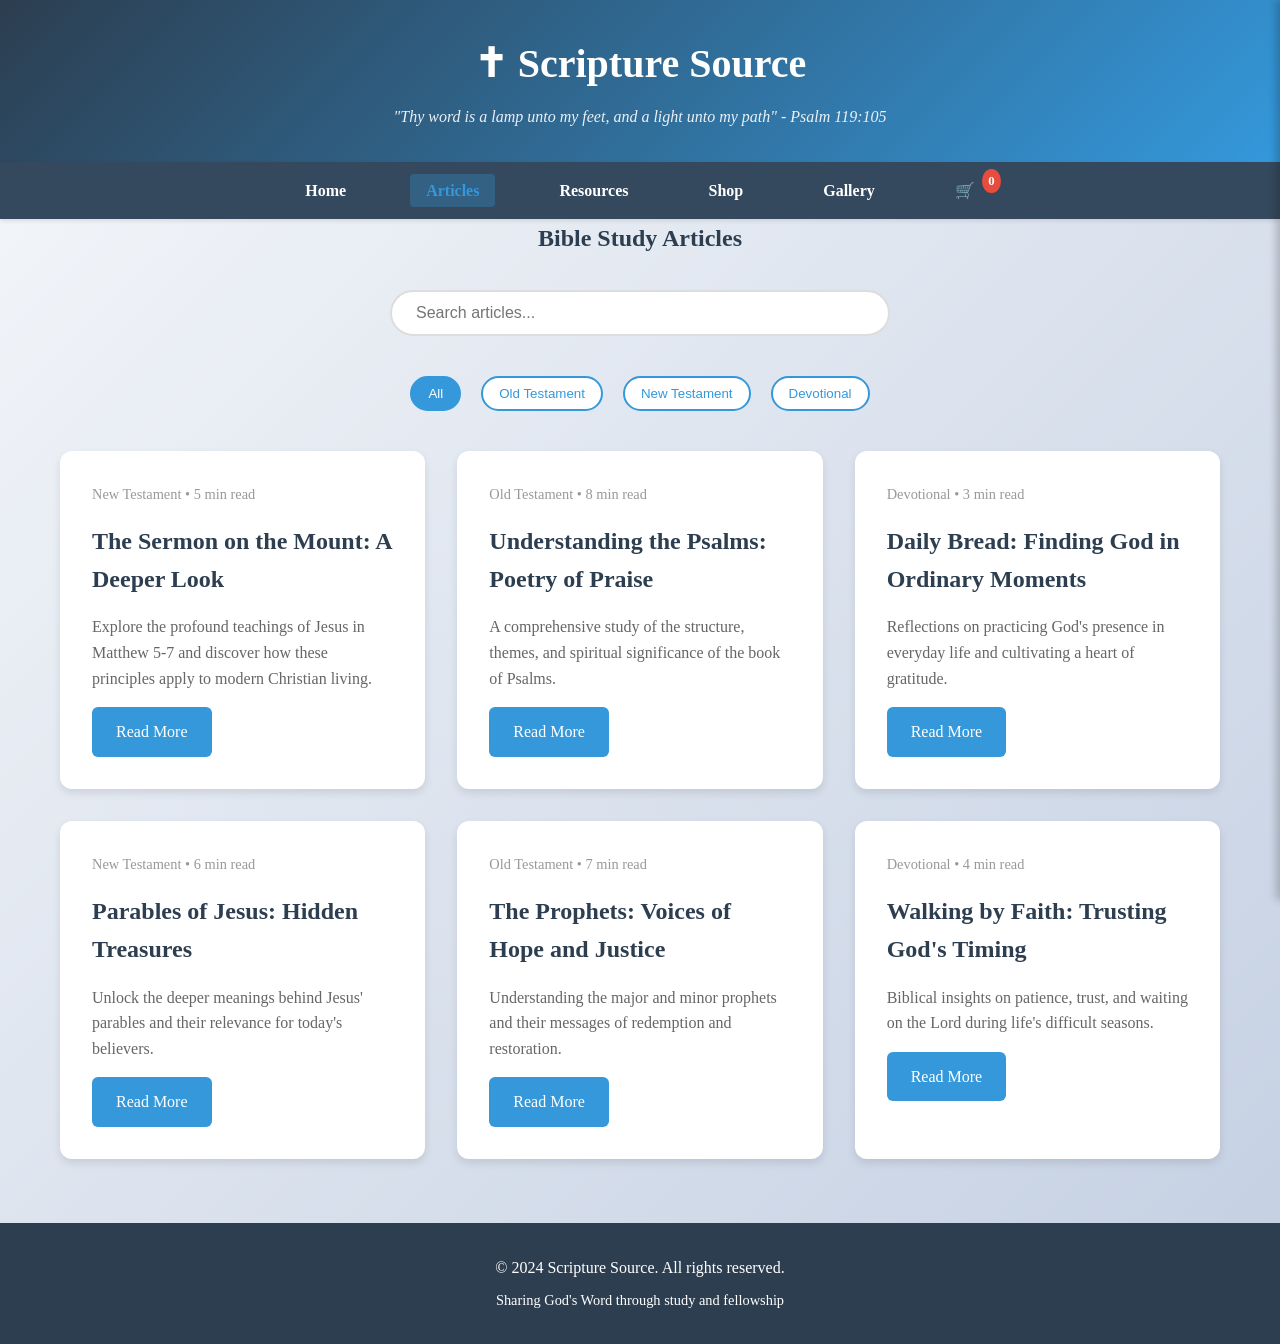
==== articles.html @ 423eed10 "Add files via upload" ====
<!DOCTYPE html>
<html lang="en">
<head>
    <meta charset="UTF-8">
    <meta name="viewport" content="width=device-width, initial-scale=1.0">
    <meta name="description" content="Bible study articles covering Old Testament, New Testament, and devotional topics.">
    <title>Articles - Scripture Source</title>
    <link rel="stylesheet" href="css/style.css">
</head>
<body>
    <header>
        <div class="container">
            <h1>✝ Scripture Source</h1>
            <p class="tagline">"Thy word is a lamp unto my feet, and a light unto my path" - Psalm 119:105</p>
        </div>
    </header>

    <nav>
        <div class="container">
            <ul>
                <li><a href="index.html">Home</a></li>
                <li><a href="articles.html" class="active">Articles</a></li>
                <li><a href="resources.html">Resources</a></li>
                <li><a href="shop.html">Shop</a></li>
                <li><a href="gallery.html">Gallery</a></li>
                <li><a href="#" onclick="toggleCart()" style="position: relative;">
                    🛒 <span id="cartCount">0</span>
                </a></li>
            </ul>
        </div>
    </nav>

    <!-- Shopping Cart Sidebar (same as index.html) -->
    <div class="cart-overlay" id="cartOverlay" onclick="toggleCart()"></div>
    <div class="cart-sidebar" id="cartSidebar">
        <div class="cart-header">
            <h2>Shopping Cart</h2>
            <button class="cart-close" onclick="toggleCart()">✕</button>
        </div>
        <div class="cart-items" id="cartItemsContainer">
            <div class="cart-empty" id="cartEmpty">
                <p style="font-size: 3rem; margin-bottom: 1rem;">🛒</p>
                <p>Your cart is empty</p>
            </div>
        </div>
        <div class="cart-footer" id="cartFooter" style="display: none;">
            <div class="cart-total">
                <span>Total:</span>
                <span id="cartTotal">$0.00</span>
            </div>
            <button class="btn" style="width: 100%; padding: 1rem; font-size: 1.1rem;" onclick="checkout()">Proceed to Checkout</button>
        </div>
    </div>

    <main class="container">
        <h2 style="text-align: center; color: #2c3e50; margin-bottom: 1rem;">Bible Study Articles</h2>
        
        <div class="search-bar">
            <input type="text" id="articleSearch" placeholder="Search articles..." onkeyup="filterArticles()">
        </div>

        <div class="category-filter">
            <button class="category-btn active" onclick="filterByCategory('all')">All</button>
            <button class="category-btn" onclick="filterByCategory('Old Testament')">Old Testament</button>
            <button class="category-btn" onclick="filterByCategory('New Testament')">New Testament</button>
            <button class="category-btn" onclick="filterByCategory('Devotional')">Devotional</button>
        </div>

        <div class="card-grid" id="articlesContainer">
            <div class="card article-card" data-category="New Testament">
                <div class="meta">New Testament • 5 min read</div>
                <h3>The Sermon on the Mount: A Deeper Look</h3>
                <p>Explore the profound teachings of Jesus in Matthew 5-7 and discover how these principles apply to modern Christian living.</p>
                <a href="#" class="btn">Read More</a>
            </div>
            <div class="card article-card" data-category="Old Testament">
                <div class="meta">Old Testament • 8 min read</div>
                <h3>Understanding the Psalms: Poetry of Praise</h3>
                <p>A comprehensive study of the structure, themes, and spiritual significance of the book of Psalms.</p>
                <a href="#" class="btn">Read More</a>
            </div>
            <div class="card article-card" data-category="Devotional">
                <div class="meta">Devotional • 3 min read</div>
                <h3>Daily Bread: Finding God in Ordinary Moments</h3>
                <p>Reflections on practicing God's presence in everyday life and cultivating a heart of gratitude.</p>
                <a href="#" class="btn">Read More</a>
            </div>
            <div class="card article-card" data-category="New Testament">
                <div class="meta">New Testament • 6 min read</div>
                <h3>Parables of Jesus: Hidden Treasures</h3>
                <p>Unlock the deeper meanings behind Jesus' parables and their relevance for today's believers.</p>
                <a href="#" class="btn">Read More</a>
            </div>
            <div class="card article-card" data-category="Old Testament">
                <div class="meta">Old Testament • 7 min read</div>
                <h3>The Prophets: Voices of Hope and Justice</h3>
                <p>Understanding the major and minor prophets and their messages of redemption and restoration.</p>
                <a href="#" class="btn">Read More</a>
            </div>
            <div class="card article-card" data-category="Devotional">
                <div class="meta">Devotional • 4 min read</div>
                <h3>Walking by Faith: Trusting God's Timing</h3>
                <p>Biblical insights on patience, trust, and waiting on the Lord during life's difficult seasons.</p>
                <a href="#" class="btn">Read More</a>
            </div>
        </div>
    </main>

    <footer>
        <div class="container">
            <p>&copy; 2024 Scripture Source. All rights reserved.</p>
            <p style="margin-top: 0.5rem; font-size: 0.9rem;">Sharing God's Word through study and fellowship</p>
        </div>
    </footer>

    <script src="js/script.js"></script>
</body>
</html>
---- css/style.css ----
/* CSS FILE - style.css */
/* Save this as: css/style.css */

* {
    margin: 0;
    padding: 0;
    box-sizing: border-box;
}

body {
    font-family: 'Georgia', serif;
    line-height: 1.6;
    color: #333;
    background: linear-gradient(135deg, #f5f7fa 0%, #c3cfe2 100%);
}

.container {
    max-width: 1200px;
    margin: 0 auto;
    padding: 0 20px;
}

/* Header */
header {
    background: linear-gradient(135deg, #2c3e50 0%, #3498db 100%);
    color: white;
    padding: 2rem 0;
    box-shadow: 0 4px 6px rgba(0,0,0,0.1);
}

h1 {
    font-size: 2.5rem;
    margin-bottom: 0.5rem;
    text-align: center;
}

.tagline {
    text-align: center;
    font-style: italic;
    opacity: 0.9;
}

/* Navigation */
nav {
    background: #34495e;
    padding: 1rem 0;
    position: sticky;
    top: 0;
    z-index: 100;
    box-shadow: 0 2px 4px rgba(0,0,0,0.1);
}

nav ul {
    list-style: none;
    display: flex;
    justify-content: center;
    flex-wrap: wrap;
}

nav li {
    margin: 0 1.5rem;
}

nav a {
    color: white;
    text-decoration: none;
    font-weight: 600;
    transition: all 0.3s;
    padding: 0.5rem 1rem;
    border-radius: 4px;
}

nav a:hover, nav a.active {
    background: rgba(52, 152, 219, 0.3);
    color: #3498db;
}

#cartCount {
    background: #e74c3c;
    color: white;
    border-radius: 50%;
    padding: 2px 6px;
    font-size: 0.8rem;
    position: absolute;
    top: -5px;
    right: -10px;
}

/* Main Content */
main {
    min-height: calc(100vh - 300px);
    padding: 3rem 0;
}

/* Hero Section */
.hero {
    text-align: center;
    padding: 3rem 0;
    background: white;
    border-radius: 12px;
    box-shadow: 0 8px 16px rgba(0,0,0,0.1);
    margin-bottom: 2rem;
}

.hero h2 {
    font-size: 2rem;
    color: #2c3e50;
    margin-bottom: 1rem;
}

.hero p {
    font-size: 1.2rem;
    color: #555;
    max-width: 700px;
    margin: 0 auto;
}

/* Card Grid */
.card-grid {
    display: grid;
    grid-template-columns: repeat(auto-fill, minmax(300px, 1fr));
    gap: 2rem;
    margin-top: 2rem;
}

.card {
    background: white;
    padding: 2rem;
    border-radius: 12px;
    box-shadow: 0 4px 8px rgba(0,0,0,0.1);
    transition: transform 0.3s, box-shadow 0.3s;
}

.card:hover {
    transform: translateY(-5px);
    box-shadow: 0 8px 16px rgba(0,0,0,0.2);
}

.card h3 {
    color: #2c3e50;
    margin-bottom: 1rem;
    font-size: 1.5rem;
}

.card p {
    color: #666;
    margin-bottom: 1rem;
}

.card .meta {
    font-size: 0.9rem;
    color: #999;
    margin-bottom: 1rem;
}

/* Buttons */
.btn {
    display: inline-block;
    padding: 0.75rem 1.5rem;
    background: #3498db;
    color: white;
    text-decoration: none;
    border-radius: 6px;
    transition: background 0.3s;
    border: none;
    cursor: pointer;
    font-size: 1rem;
}

.btn:hover {
    background: #2980b9;
}

/* Search Bar */
.search-bar {
    margin: 2rem 0;
    text-align: center;
}

.search-bar input {
    padding: 0.75rem 1.5rem;
    width: 100%;
    max-width: 500px;
    border: 2px solid #ddd;
    border-radius: 50px;
    font-size: 1rem;
    transition: border-color 0.3s;
}

.search-bar input:focus {
    outline: none;
    border-color: #3498db;
}

/* Category Filter */
.category-filter {
    text-align: center;
    margin: 2rem 0;
}

.category-btn {
    padding: 0.5rem 1rem;
    margin: 0.5rem;
    background: white;
    border: 2px solid #3498db;
    color: #3498db;
    border-radius: 20px;
    cursor: pointer;
    transition: all 0.3s;
}

.category-btn:hover, .category-btn.active {
    background: #3498db;
    color: white;
}

/* Resource Items */
.resource-item {
    background: white;
    padding: 1.5rem;
    margin-bottom: 1rem;
    border-radius: 8px;
    box-shadow: 0 2px 4px rgba(0,0,0,0.1);
    display: flex;
    justify-content: space-between;
    align-items: center;
    flex-wrap: wrap;
}

.resource-info h3 {
    color: #2c3e50;
    margin-bottom: 0.5rem;
}

.resource-info p {
    color: #666;
    font-size: 0.9rem;
}

/* Gallery */
.gallery-grid {
    display: grid;
    grid-template-columns: repeat(auto-fill, minmax(250px, 1fr));
    gap: 1.5rem;
    margin-top: 2rem;
}

.gallery-item {
    background: white;
    border-radius: 12px;
    overflow: hidden;
    box-shadow: 0 4px 8px rgba(0,0,0,0.1);
    transition: transform 0.3s;
}

.gallery-item:hover {
    transform: scale(1.05);
}

.gallery-img {
    width: 100%;
    height: 200px;
    background: linear-gradient(135deg, #667eea 0%, #764ba2 100%);
    display: flex;
    align-items: center;
    justify-content: center;
    color: white;
    font-size: 3rem;
}

.gallery-caption {
    padding: 1rem;
    text-align: center;
}

/* Shopping Cart Sidebar */
.cart-sidebar {
    position: fixed;
    top: 0;
    right: -400px;
    width: 400px;
    height: 100vh;
    background: white;
    box-shadow: -4px 0 8px rgba(0,0,0,0.2);
    transition: right 0.3s;
    z-index: 1000;
    overflow-y: auto;
}

.cart-sidebar.open {
    right: 0;
}

.cart-overlay {
    position: fixed;
    top: 0;
    left: 0;
    width: 100%;
    height: 100%;
    background: rgba(0,0,0,0.5);
    display: none;
    z-index: 999;
}

.cart-overlay.active {
    display: block;
}

.cart-header {
    background: #2c3e50;
    color: white;
    padding: 1.5rem;
    display: flex;
    justify-content: space-between;
    align-items: center;
}

.cart-close {
    background: none;
    border: none;
    color: white;
    font-size: 1.5rem;
    cursor: pointer;
}

.cart-items {
    padding: 1rem;
}

.cart-item {
    border-bottom: 1px solid #eee;
    padding: 1rem 0;
    display: flex;
    justify-content: space-between;
    align-items: center;
}

.cart-item-info h4 {
    color: #2c3e50;
    margin-bottom: 0.5rem;
}

.cart-item-price {
    font-weight: bold;
    color: #27ae60;
}

.cart-item-remove {
    background: #e74c3c;
    color: white;
    border: none;
    padding: 0.5rem 1rem;
    border-radius: 4px;
    cursor: pointer;
    font-size: 0.9rem;
}

.cart-footer {
    position: sticky;
    bottom: 0;
    background: white;
    padding: 1.5rem;
    border-top: 2px solid #eee;
}

.cart-total {
    display: flex;
    justify-content: space-between;
    font-size: 1.3rem;
    font-weight: bold;
    margin-bottom: 1rem;
}

.cart-empty {
    text-align: center;
    padding: 3rem 1rem;
    color: #999;
}

/* Share Section */
.share-section {
    background: rgba(255,255,255,0.1);
    padding: 2rem;
    border-radius: 12px;
    margin-bottom: 2rem;
}

/* Social Media Buttons */
.social-btn, .share-btn {
    color: white;
    padding: 0.75rem 1.5rem;
    border-radius: 8px;
    text-decoration: none;
    display: flex;
    align-items: center;
    gap: 0.5rem;
    transition: transform 0.3s;
    border: none;
    cursor: pointer;
    font-size: 1rem;
}

.social-btn:hover, .share-btn:hover {
    transform: scale(1.1);
}

.social-facebook { background: #1877f2; }
.social-twitter { background: #1da1f2; }
.social-instagram { background: linear-gradient(45deg, #f09433 0%, #e6683c 25%, #dc2743 50%, #cc2366 75%, #bc1888 100%); }
.social-youtube { background: #ff0000; }
.social-pinterest { background: #e60023; }

.share-facebook { background: #1877f2; }
.share-twitter { background: #1da1f2; }
.share-whatsapp { background: #25d366; }
.share-email { background: #ea4335; }
.share-copy { background: #6c757d; }

/* Footer */
footer {
    background: #2c3e50;
    color: white;
    text-align: center;
    padding: 2rem 0;
    margin-top: 4rem;
}

/* Responsive Design */
@media (max-width: 768px) {
    h1 { font-size: 2rem; }
    nav li { margin: 0.5rem; }
    .card-grid { grid-template-columns: 1fr; }
    .cart-sidebar { 
        width: 100%; 
        right: -100%; 
    }
    .social-btn, .share-btn {
        font-size: 0.9rem;
        padding: 0.6rem 1rem;
    }
}
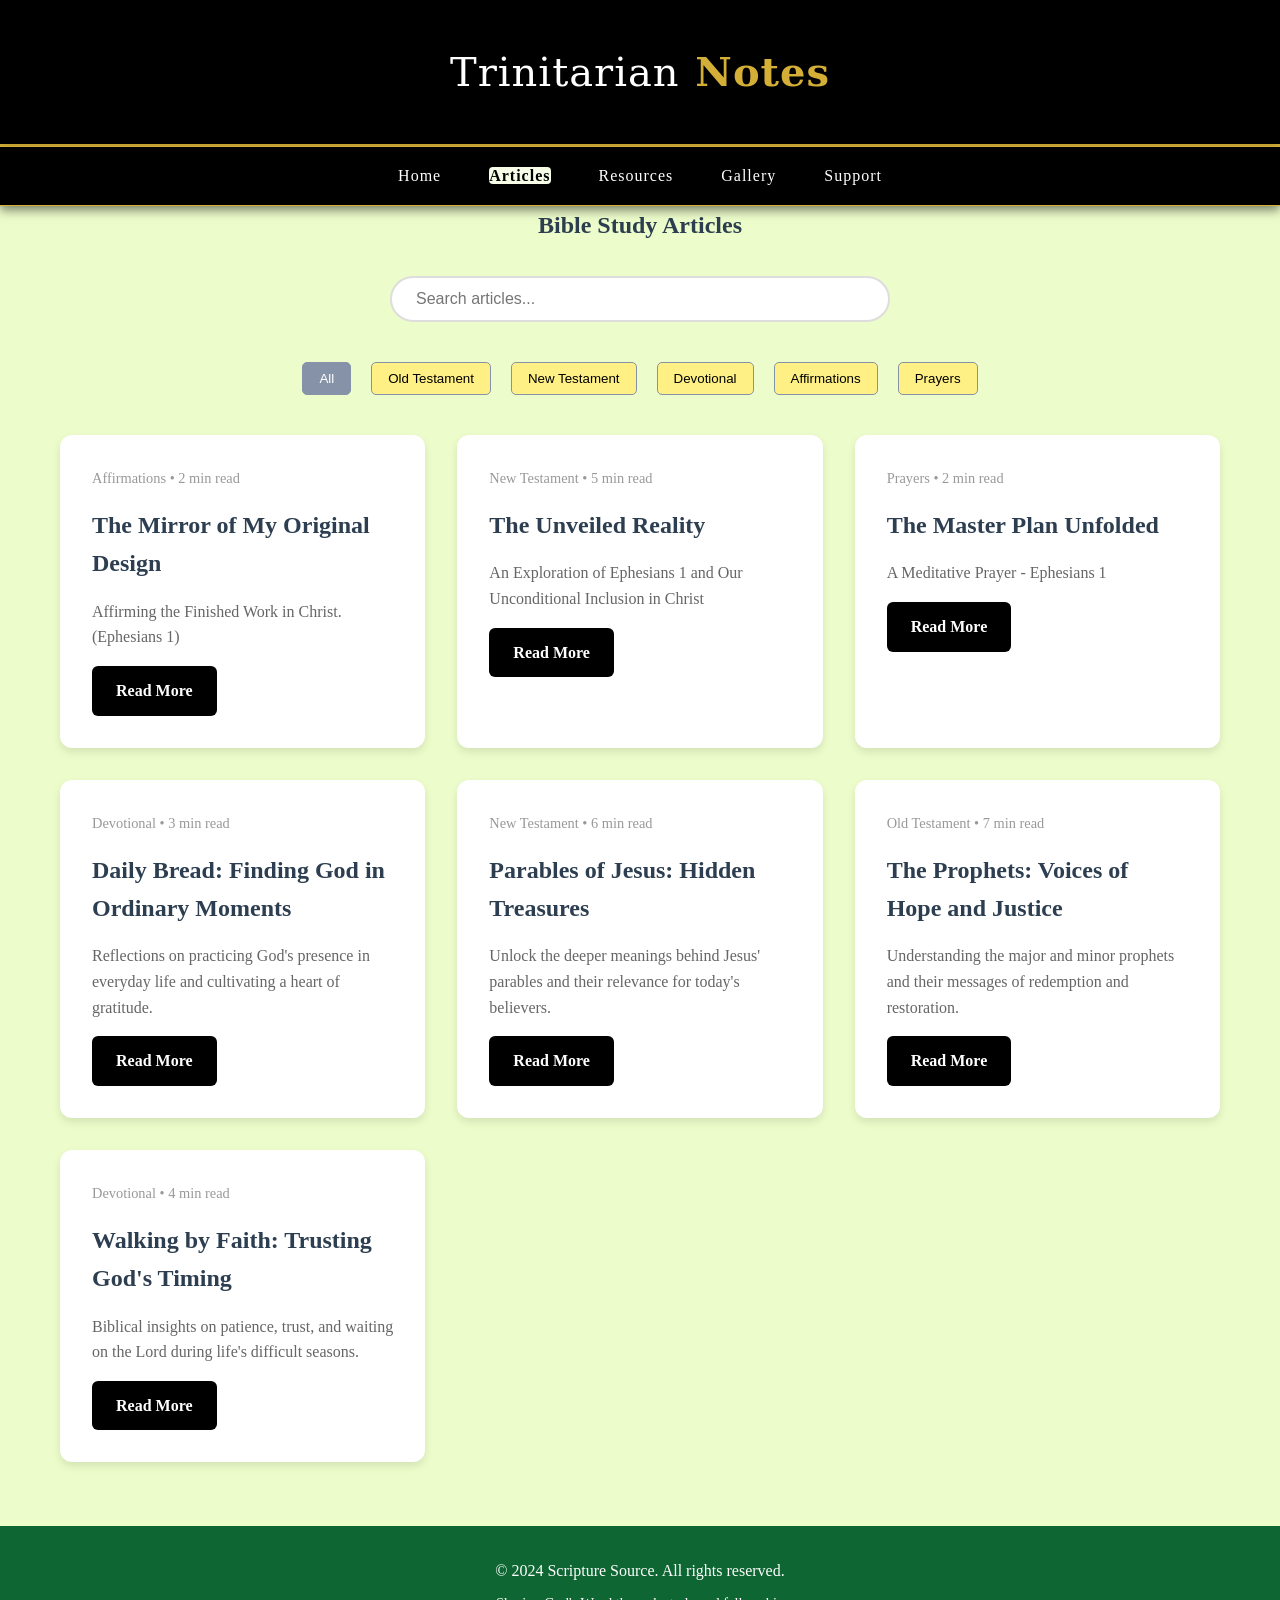
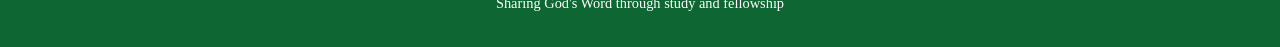
==== commit 4257c1fd: "Update articles.html" ====
--- a/articles.html
+++ b/articles.html
@@ -3,17 +3,21 @@
 <head>
     <meta charset="UTF-8">
     <meta name="viewport" content="width=device-width, initial-scale=1.0">
-    <meta name="description" content="Bible study articles covering Old Testament, New Testament, and devotional topics.">
-    <title>Articles - Scripture Source</title>
+    <meta name="description" content="Trinitarian Notes - Your source for biblical truth. Bible study articles, e-books, and resources.">
+    <meta name="keywords" content="Bible study, Christian resources, devotional, scripture, e-books">
+    <title>Trinitarian Notes - Your Source for Biblical Truth</title>
+    <link href="https://fonts.googleapis.com/css2?family=Playfair+Display:wght@400;700&display=swap" rel="stylesheet">
     <link rel="stylesheet" href="css/style.css">
 </head>
 <body>
     <header>
-        <div class="container">
-            <h1>✝ Scripture Source</h1>
-            <p class="tagline">"Thy word is a lamp unto my feet, and a light unto my path" - Psalm 119:105</p>
-        </div>
-    </header>
+        
+    <div class="logo-container">
+        <span class="logo-main">Trinitarian </span><span class="logo-accent">Notes</span>
+    </div>
+</header>
+    
+
 
     <nav>
         <div class="container">
@@ -21,36 +25,16 @@
                 <li><a href="index.html">Home</a></li>
                 <li><a href="articles.html" class="active">Articles</a></li>
                 <li><a href="resources.html">Resources</a></li>
-                <li><a href="shop.html">Shop</a></li>
+                
                 <li><a href="gallery.html">Gallery</a></li>
-                <li><a href="#" onclick="toggleCart()" style="position: relative;">
-                    🛒 <span id="cartCount">0</span>
-                </a></li>
+                <li><a href="donate.html">Support</a></li>
+
+            
             </ul>
         </div>
     </nav>
 
-    <!-- Shopping Cart Sidebar (same as index.html) -->
-    <div class="cart-overlay" id="cartOverlay" onclick="toggleCart()"></div>
-    <div class="cart-sidebar" id="cartSidebar">
-        <div class="cart-header">
-            <h2>Shopping Cart</h2>
-            <button class="cart-close" onclick="toggleCart()">✕</button>
-        </div>
-        <div class="cart-items" id="cartItemsContainer">
-            <div class="cart-empty" id="cartEmpty">
-                <p style="font-size: 3rem; margin-bottom: 1rem;">🛒</p>
-                <p>Your cart is empty</p>
-            </div>
-        </div>
-        <div class="cart-footer" id="cartFooter" style="display: none;">
-            <div class="cart-total">
-                <span>Total:</span>
-                <span id="cartTotal">$0.00</span>
-            </div>
-            <button class="btn" style="width: 100%; padding: 1rem; font-size: 1.1rem;" onclick="checkout()">Proceed to Checkout</button>
-        </div>
-    </div>
+    
 
     <main class="container">
         <h2 style="text-align: center; color: #2c3e50; margin-bottom: 1rem;">Bible Study Articles</h2>
@@ -64,20 +48,28 @@
             <button class="category-btn" onclick="filterByCategory('Old Testament')">Old Testament</button>
             <button class="category-btn" onclick="filterByCategory('New Testament')">New Testament</button>
             <button class="category-btn" onclick="filterByCategory('Devotional')">Devotional</button>
+            <button class="category-btn" onclick="filterByCategory('Affirmations')">Affirmations</button>
+            <button class="category-btn" onclick="filterByCategory('Prayers')">Prayers</button>
         </div>
 
         <div class="card-grid" id="articlesContainer">
+            <div class="card article-card" data-category="Affirmations">
+                <div class="meta">Affirmations • 2 min read</div>
+                <h3>The Mirror of My Original Design</h3>
+                <p>Affirming the Finished Work in Christ.(Ephesians 1)</p>
+               <a href="my-original-design-affirmations.html" class="btn">Read More</a>
+            </div>
             <div class="card article-card" data-category="New Testament">
                 <div class="meta">New Testament • 5 min read</div>
-                <h3>The Sermon on the Mount: A Deeper Look</h3>
-                <p>Explore the profound teachings of Jesus in Matthew 5-7 and discover how these principles apply to modern Christian living.</p>
-                <a href="#" class="btn">Read More</a>
+                <h3>The Unveiled Reality</h3>
+                <p>An Exploration of Ephesians 1 and Our Unconditional Inclusion in Christ</p>
+               <a href="unveiled-reality.html" class="btn">Read More</a>
             </div>
-            <div class="card article-card" data-category="Old Testament">
-                <div class="meta">Old Testament • 8 min read</div>
-                <h3>Understanding the Psalms: Poetry of Praise</h3>
-                <p>A comprehensive study of the structure, themes, and spiritual significance of the book of Psalms.</p>
-                <a href="#" class="btn">Read More</a>
+            <div class="card article-card" data-category="Prayers">
+                <div class="meta">Prayers • 2 min read</div>
+                <h3>The Master Plan Unfolded</h3>
+                <p>A Meditative Prayer - Ephesians 1</p>
+                <a href="Master-Plan-Unfolded-prayer.html" class="btn">Read More</a>
             </div>
             <div class="card article-card" data-category="Devotional">
                 <div class="meta">Devotional • 3 min read</div>
@@ -115,4 +107,4 @@
 
     <script src="js/script.js"></script>
 </body>
-</html>+</html>
--- a/css/style.css
+++ b/css/style.css
@@ -1,3 +1,4 @@
+/* CSS FILE - style.css */
 /* CSS FILE - style.css */
 /* Save this as: css/style.css */
 
@@ -10,8 +11,8 @@
 body {
     font-family: 'Georgia', serif;
     line-height: 1.6;
-    color: #333;
-    background: linear-gradient(135deg, #f5f7fa 0%, #c3cfe2 100%);
+  color: #333333;
+    background-color: #ECFCCA;
 }
 
 .container {
@@ -22,32 +23,51 @@
 
 /* Header */
 header {
-    background: linear-gradient(135deg, #2c3e50 0%, #3498db 100%);
-    color: white;
-    padding: 2rem 0;
-    box-shadow: 0 4px 6px rgba(0,0,0,0.1);
-}
-
-h1 {
+    background: #000000; /* Solid Black */
+    padding: 2.5rem 0;
+    text-align: center;
+    border-bottom: 2px solid #D4AF37; /* The Gold Line */
+}
+
+.logo-container {
+    font-family: 'serif'; /* Or 'Playfair Display' if you use Google Fonts */
     font-size: 2.5rem;
-    margin-bottom: 0.5rem;
-    text-align: center;
-}
-
-.tagline {
-    text-align: center;
-    font-style: italic;
-    opacity: 0.9;
+    letter-spacing: 1px;
+}
+
+.logo-main {
+    color: #ffffff;      /* Pure White */
+    font-weight: 300;    /* Light/Thin for an elegant look */
+}
+
+.logo-accent {
+    color: #D4AF37;      /* Gold */
+    font-weight: 700;    /* Bold to make the 'Notes' pop */
+    margin-left: 2px;
 }
 
 /* Navigation */
 nav {
-    background: #34495e;
+    background: #000000;
     padding: 1rem 0;
     position: sticky;
     top: 0;
     z-index: 100;
-    box-shadow: 0 2px 4px rgba(0,0,0,0.1);
+    /* This gold line creates the separation from the black header */
+    border-top: 1px solid #D4AF37; 
+    border-bottom: 1px solid #D4AF37;
+    box-shadow: 0 4px 10px rgba(0,0,0,0.5);
+}
+
+nav a {
+    color: #ffffff; /* Crisp white text */
+   text-decoration: none;
+    letter-spacing: 1px;
+    transition: 0.3s;
+}
+
+nav a:hover {
+    color: #D4AF37; /* Fades to gold */
 }
 
 nav ul {
@@ -60,31 +80,17 @@
 nav li {
     margin: 0 1.5rem;
 }
-
-nav a {
-    color: white;
-    text-decoration: none;
-    font-weight: 600;
-    transition: all 0.3s;
-    padding: 0.5rem 1rem;
-    border-radius: 4px;
-}
-
-nav a:hover, nav a.active {
-    background: rgba(52, 152, 219, 0.3);
-    color: #3498db;
-}
-
-#cartCount {
-    background: #e74c3c;
-    color: white;
-    border-radius: 50%;
-    padding: 2px 6px;
-    font-size: 0.8rem;
-    position: absolute;
-    top: -5px;
-    right: -10px;
-}
+nav a.active {
+    background: #F7FEE7; /* Solid Gold */
+    color: #000000;      /* Black text for high contrast on gold */
+    border-radius: 4px;  /* Slightly rounded corners */
+    font-weight: bold;
+}
+
+
+
+
+
 
 /* Main Content */
 main {
@@ -154,21 +160,26 @@
 }
 
 /* Buttons */
+/* Buttons */
 .btn {
     display: inline-block;
     padding: 0.75rem 1.5rem;
-    background: #3498db;
-    color: white;
+    /* Theme Change: Gold background with Black text */
+    background: #000000; 
+    color: #ffffff;
     text-decoration: none;
     border-radius: 6px;
-    transition: background 0.3s;
+    transition: all 0.3s ease;
     border: none;
     cursor: pointer;
     font-size: 1rem;
+    font-weight: 600;
 }
 
 .btn:hover {
-    background: #2980b9;
+    /* Subtle darken or glow on hover */
+    background: #C4A02A; 
+    box-shadow: 0 4px 12px rgba(212, 175, 55, 0.3);
 }
 
 /* Search Bar */
@@ -181,15 +192,19 @@
     padding: 0.75rem 1.5rem;
     width: 100%;
     max-width: 500px;
+    /* Theme Change: Neutral border */
     border: 2px solid #ddd;
     border-radius: 50px;
     font-size: 1rem;
-    transition: border-color 0.3s;
+    transition: all 0.3s ease;
+    background-color: #ffffff;
 }
 
 .search-bar input:focus {
     outline: none;
-    border-color: #3498db;
+    /* Theme Change: Gold border and subtle glow on focus */
+    border-color: #D4AF37;
+    box-shadow: 0 0 8px rgba(212, 175, 55, 0.2);
 }
 
 /* Category Filter */
@@ -201,16 +216,16 @@
 .category-btn {
     padding: 0.5rem 1rem;
     margin: 0.5rem;
-    background: white;
-    border: 2px solid #3498db;
-    color: #3498db;
-    border-radius: 20px;
+    background: #FFF085;
+    border: 0.2px solid #8692A7;
+    color: #000000;
+    border-radius: 5px;
     cursor: pointer;
     transition: all 0.3s;
 }
 
 .category-btn:hover, .category-btn.active {
-    background: #3498db;
+    background: #8692A7;
     color: white;
 }
 
@@ -243,6 +258,7 @@
     grid-template-columns: repeat(auto-fill, minmax(250px, 1fr));
     gap: 1.5rem;
     margin-top: 2rem;
+    align-items: stretch; /* Ensures all boxes in a row are the same height */
 }
 
 .gallery-item {
@@ -251,10 +267,15 @@
     overflow: hidden;
     box-shadow: 0 4px 8px rgba(0,0,0,0.1);
     transition: transform 0.3s;
+    text-decoration: none; /* Removes link underline */
+    display: flex;
+    flex-direction: column;
+    height: 100%; /* Important for equal height */
 }
 
 .gallery-item:hover {
-    transform: scale(1.05);
+    transform: translateY(-5px);
+    box-shadow: 0 8px 16px rgba(0,0,0,0.2);
 }
 
 .gallery-img {
@@ -273,109 +294,256 @@
     text-align: center;
 }
 
-/* Shopping Cart Sidebar */
-.cart-sidebar {
-    position: fixed;
-    top: 0;
-    right: -400px;
-    width: 400px;
-    height: 100vh;
-    background: white;
-    box-shadow: -4px 0 8px rgba(0,0,0,0.2);
-    transition: right 0.3s;
-    z-index: 1000;
-    overflow-y: auto;
-}
-
-.cart-sidebar.open {
-    right: 0;
-}
-
-.cart-overlay {
-    position: fixed;
-    top: 0;
-    left: 0;
+/* The actual small preview image */
+.gallery-img img {
     width: 100%;
     height: 100%;
-    background: rgba(0,0,0,0.5);
-    display: none;
-    z-index: 999;
-}
-
-.cart-overlay.active {
+    object-fit: cover; /* This makes the image fill the box without stretching */
+    transition: transform 0.5s ease;
+}
+
+.gallery-item:hover .gallery-img img {
+    transform: scale(1.1); /* Subtle zoom effect on hover */
+}
+
+/* Caption spacing to prevent overlap */
+.gallery-caption {
+    padding: 1.2rem;
+    text-align: center;
+    flex-grow: 1; /* Pushes content to fill the box */
+    display: flex;
+    flex-direction: column;
+    justify-content: center;
+    background: white;
+}
+
+.gallery-caption h3 {
+    margin: 0 0 0.5rem 0;
+    color: #2c3e50;
+    font-size: 1.1rem;
+}
+
+.gallery-caption p {
+    margin: 0;
+    font-size: 0.85rem;
+    color: #666;
+    line-height: 1.4;
+}
+
+/* --- Article Page Styles --- */
+
+/* This class will wrap your article content */
+.reading-layout {
+    max-width: 750px;
+    margin: 0 auto;
+    padding: 60px 20px;
+    font-family: 'Georgia', serif; /* Better for long reading */
+    line-height: 1.8;
+    color: #192E03;
+}
+
+.reading-layout h1 {
+    font-family: 'Helvetica', sans-serif;
+    font-size: 2.5rem;
+    margin-bottom: 10px;
+    color: #D8F999;
+}
+
+.article-meta {
+    font-style: italic;
+    color: #D8F999;
+    margin-bottom: 40px;
+    border-bottom: 1px solid #eee;
+    padding-bottom: 10px;
+}
+
+.reading-layout p {
+    margin-bottom: 1.5rem;
+    font-size: 1.15rem;
+}
+
+.article-header {
+ color: #D8F999;
+}
+
+/* --- Illustration Viewer Styles --- */
+
+.viewer-body {
+    background-color: #f4f4f4; /* Subtle grey background to make art pop */
+    margin: 0;
+}
+
+.viewer-container {
+    max-width: 1100px;
+    margin: 0 auto;
+    padding: 10px;
+}
+
+.viewer-nav {
+    /* Reduce vertical padding (top and bottom) */
+    padding: 0.5rem 0; 
+    
+    /* Ensure no extra height from background or borders */
+    background: #000000;
+    border-bottom: 1px solid #D4AF37; 
+    
+    /* Flexbox helps keep items centered vertically in a small space */
+    display: flex;
+    align-items: center;
+    min-height: auto; 
+}
+.viewer-nav .back-link {
+    font-size: 0.9rem; /* Slightly smaller text for a more compact bar */
+    color: #ffffff;
+    text-decoration: none;
+    margin-left: 1rem;
+    transition: color 0.3s;
+}
+
+.illustration-display {
+    background: white;
+    padding: 40px;
+    border-radius: 12px;
+    box-shadow: 0 10px 30px rgba(0,0,0,0.1);
+    text-align: center;
+}
+
+.illustration-display h1 {
+    font-family: 'Georgia', serif;
+    margin-bottom: 30px;
+    color: #222;
+}
+
+.illustration-display img {
+    max-width: 100%;
+    height: auto;
+    border-radius: 4px;
+    border: 1px solid #eee;
+}
+
+.art-description {
+    margin-top: 40px;
+    color: #666;
+    line-height: 1.6;
+    max-width: 600px;
+    margin-left: auto;
+    margin-right: auto;
+}
+
+.print-btn {
+    margin-top: 20px;
+    padding: 10px 20px;
+    background: none;
+    border: 1px solid #ccc;
+    cursor: pointer;
+    border-radius: 5px;
+    transition: 0.3s;
+}
+
+.print-btn:hover {
+    background: #000;
+    color: #fff;
+}
+
+/* --- Donate Page Styles --- */
+
+.donate-container {
+    max-width: 1000px;
+    margin: 0 auto;
+    padding: 80px 20px;
+    font-family: 'Inter', -apple-system, sans-serif;
+    text-align: center;
+}
+
+.donate-header {
+    margin-bottom: 60px;
+}
+
+.donate-header h1 {
+    font-size: 3rem;
+    margin-bottom: 15px;
+    color: #ffffff;
+}
+
+.donate-header p {
+    font-size: 1.2rem;
+    color: #F7FEE7;
+    max-width: 600px;
+    margin: 0 auto;
+}
+
+/* The Grid Layout */
+.donate-grid {
+    display: grid;
+    grid-template-columns: repeat(auto-fit, minmax(280px, 1fr));
+    gap: 30px;
+    margin-bottom: 60px;
+}
+
+/* Individual Cards */
+.donate-card {
+    background: #ffffff;
+    padding: 40px;
+    border-radius: 16px;
+    border: 1px solid #eee;
+    transition: transform 0.3s ease, box-shadow 0.3s ease;
+}
+
+.donate-card:hover {
+    transform: translateY(-10px);
+    box-shadow: 0 20px 40px rgba(0,0,0,0.05);
+}
+
+.donate-card.featured {
+    border: 2px solid #000; /* Makes the middle option stand out */
+}
+
+.donate-card .icon {
+    font-size: 40px;
+    margin-bottom: 20px;
+}
+
+.donate-card h3 {
+    margin-bottom: 15px;
+    font-size: 1.5rem;
+}
+
+.btn-donate {
+    display: inline-block;
+    margin-top: 25px;
+    padding: 12px 30px;
+    background-color: #000;
+    color: #fff;
+    text-decoration: none;
+    border-radius: 50px;
+    font-weight: 600;
+    transition: background 0.3s;
+}
+
+.btn-donate:hover {
+    background-color: #333;
+}
+
+.back-home {
+    text-decoration: none;
+    color: #888;
     display: block;
-}
-
-.cart-header {
-    background: #2c3e50;
-    color: white;
-    padding: 1.5rem;
-    display: flex;
-    justify-content: space-between;
-    align-items: center;
-}
-
-.cart-close {
-    background: none;
-    border: none;
-    color: white;
-    font-size: 1.5rem;
-    cursor: pointer;
-}
-
-.cart-items {
-    padding: 1rem;
-}
-
-.cart-item {
-    border-bottom: 1px solid #eee;
-    padding: 1rem 0;
-    display: flex;
-    justify-content: space-between;
-    align-items: center;
-}
-
-.cart-item-info h4 {
-    color: #2c3e50;
-    margin-bottom: 0.5rem;
-}
-
-.cart-item-price {
-    font-weight: bold;
-    color: #27ae60;
-}
-
-.cart-item-remove {
-    background: #e74c3c;
-    color: white;
-    border: none;
-    padding: 0.5rem 1rem;
-    border-radius: 4px;
-    cursor: pointer;
-    font-size: 0.9rem;
-}
-
-.cart-footer {
-    position: sticky;
-    bottom: 0;
-    background: white;
-    padding: 1.5rem;
-    border-top: 2px solid #eee;
-}
-
-.cart-total {
-    display: flex;
-    justify-content: space-between;
-    font-size: 1.3rem;
-    font-weight: bold;
-    margin-bottom: 1rem;
-}
-
-.cart-empty {
-    text-align: center;
-    padding: 3rem 1rem;
-    color: #999;
-}
+    margin-bottom: 20px;
+    font-weight: 500;
+}
+
+/* Donate Section at the bottom */
+.donate-box {
+    margin-top: 50px;
+    padding: 30px;
+    background: #314115;
+    border-radius: 8px;
+    text-align: center;
+    border: 1px dashed #d4af37;
+}
+
+
+
 
 /* Share Section */
 .share-section {
@@ -418,7 +586,7 @@
 
 /* Footer */
 footer {
-    background: #2c3e50;
+    background: #0E6632;
     color: white;
     text-align: center;
     padding: 2rem 0;
@@ -438,4 +606,4 @@
         font-size: 0.9rem;
         padding: 0.6rem 1rem;
     }
-}+}
